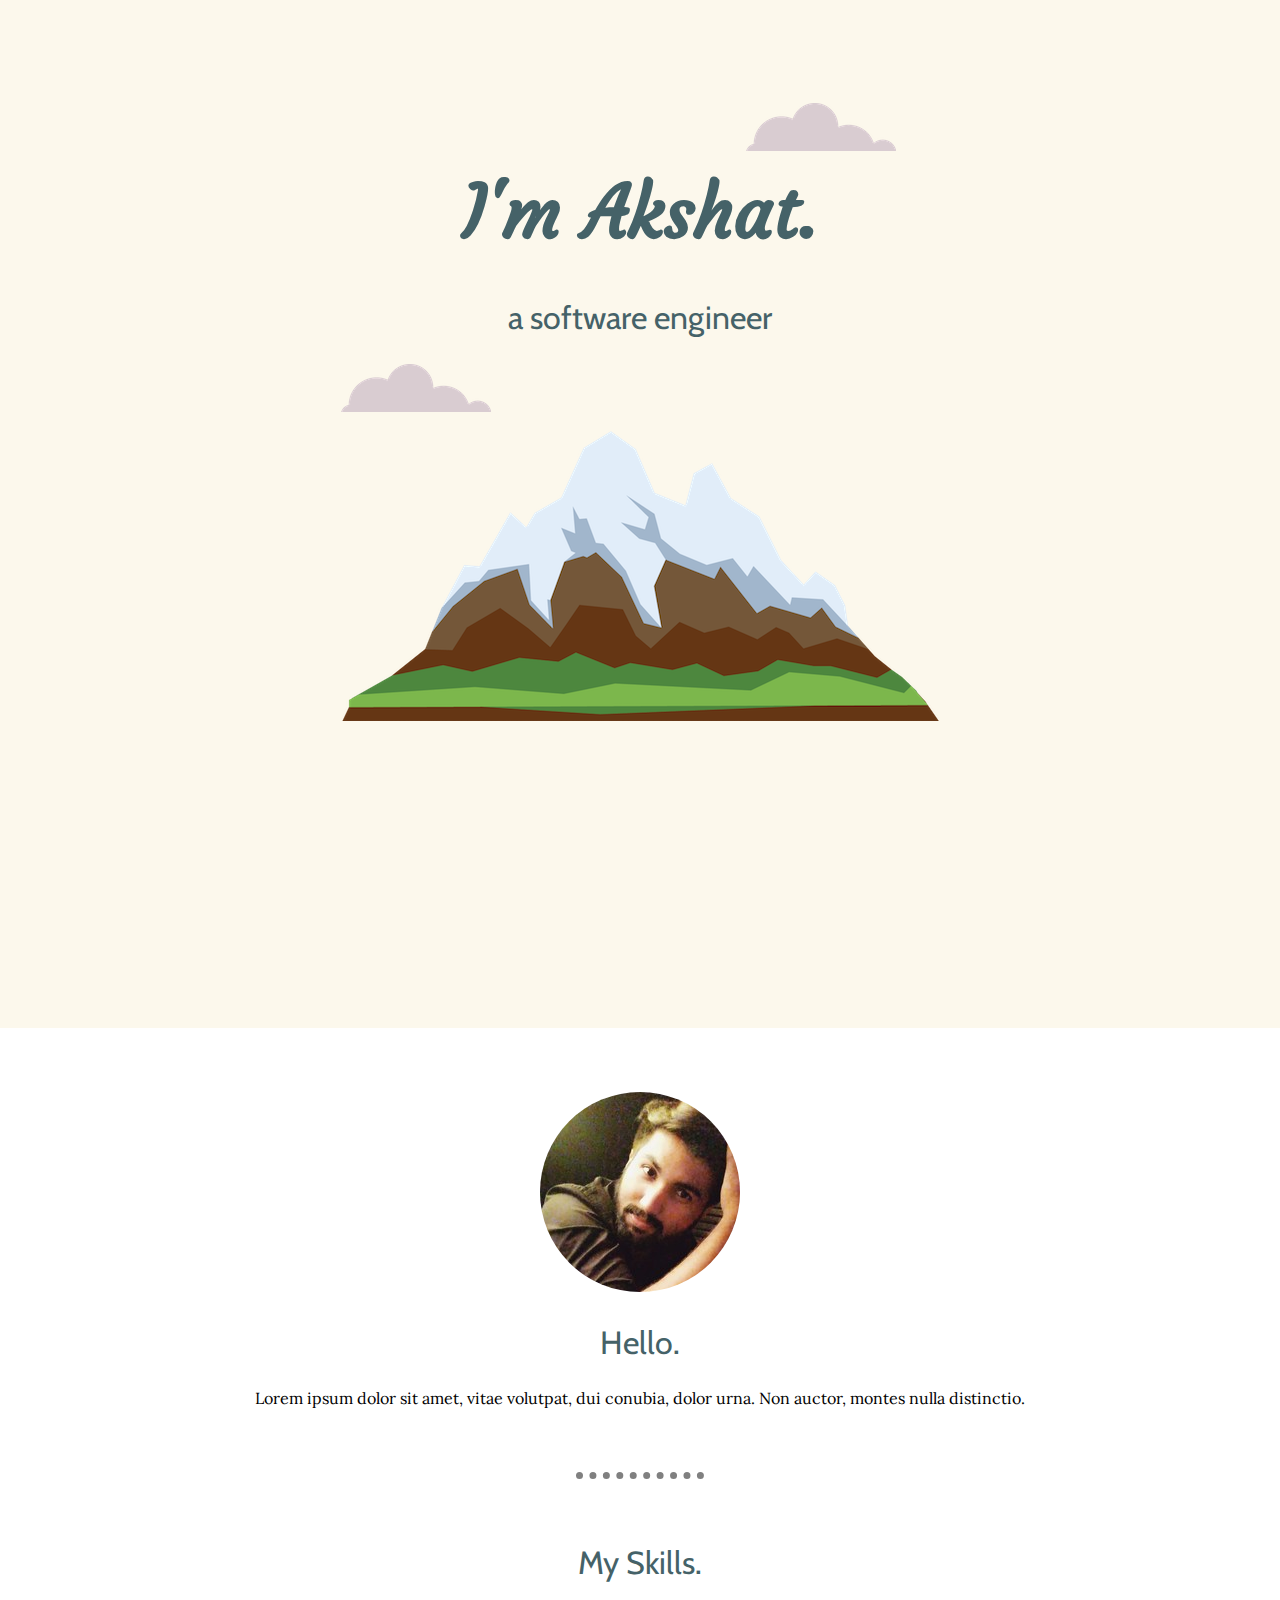
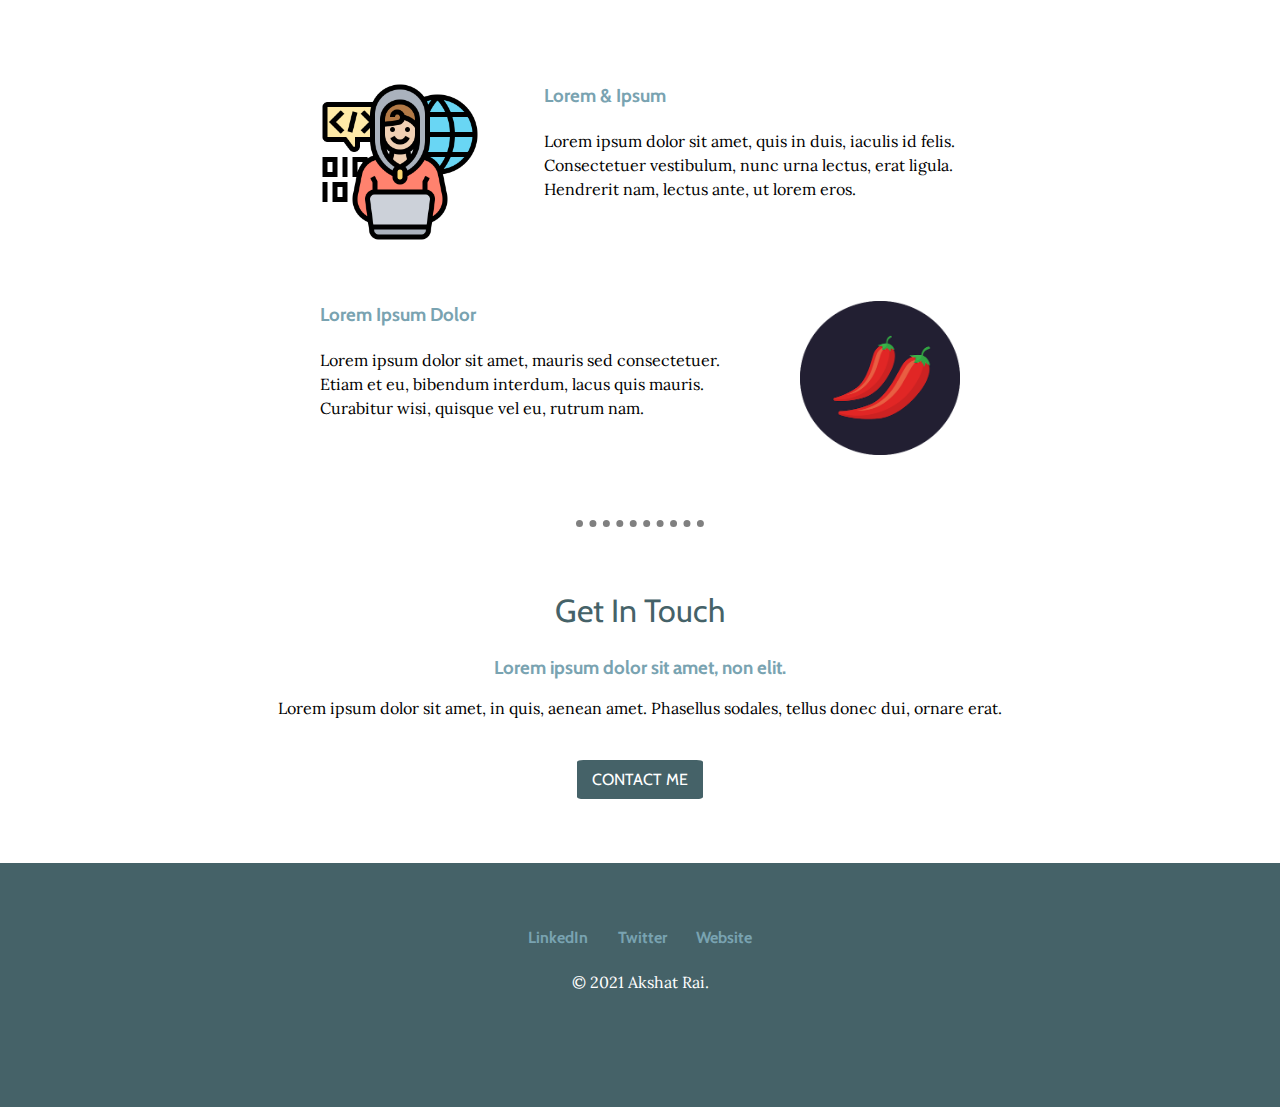
==== MySite/index.html @ 169f4baa "my personal site" ====
<!DOCTYPE html>
<html lang="en">
    <head>
        <meta charset="UTF-8" />
        <meta http-equiv="X-UA-Compatible" content="IE=edge" />
        <meta name="viewport" content="width=device-width, initial-scale=1.0" />
        <title>Akshat Rai</title>
        <link rel="stylesheet" href="css/styles.css" />
        <link rel="icon" href="images/programing.png" />
        <link rel="preconnect" href="https://fonts.googleapis.com" />
        <link rel="preconnect" href="https://fonts.gstatic.com" crossorigin />
        <link
            href="https://fonts.googleapis.com/css2?family=Cabin&family=Courgette&family=Lora&display=swap"
            rel="stylesheet"
        />
    </head>
    <body>
        <div class="top-container">
            <img class="top-cloud" src="images/cloud.png" alt="cloud-image" />
            <h1>I'm Akshat.</h1>
            <h2>a software engineer</h2>
            <img class="bottom-cloud" src="images/cloud.png" alt="cloud-image" />
            <img class="mountain" src="images/mountain.png" alt="mountain-image" />
        </div>
        <div class="middle-container">
            <div class="profile">
                <img class="profile-pic" src="images/linkedin_profile_pic.png" alt="profile-pic" />
                <h2>Hello.</h2>
                <p>
                    Lorem ipsum dolor sit amet, vitae volutpat, dui conubia, dolor urna. Non auctor,
                    montes nulla distinctio.
                </p>
            </div>
            <hr />
            <div class="skills">
                <h2>My Skills.</h2>
                <div class="skill-row">
                    <img class="skill-row-pic-left" src="images/programing.png" alt="" />
                    <h3>Lorem & Ipsum</h3>
                    <p>
                        Lorem ipsum dolor sit amet, quis in duis, iaculis id felis. Consectetuer
                        vestibulum, nunc urna lectus, erat ligula. Hendrerit nam, lectus ante, ut
                        lorem eros.
                    </p>
                </div>
                <div class="skill-row">
                    <img class="skill-row-pic-right" src="images/chillies.png" alt="" />
                    <h3>Lorem Ipsum Dolor</h3>
                    <p>
                        Lorem ipsum dolor sit amet, mauris sed consectetuer. Etiam et eu, bibendum
                        interdum, lacus quis mauris. Curabitur wisi, quisque vel eu, rutrum nam.
                    </p>
                </div>
            </div>
            <hr />
            <div class="contact-me">
                <h2>Get In Touch</h2>
                <h3>Lorem ipsum dolor sit amet, non elit.</h3>
                <p>
                    Lorem ipsum dolor sit amet, in quis, aenean amet. Phasellus sodales, tellus
                    donec dui, ornare erat.
                </p>
                <a class="btn" href="mailto:akshat.rai018@gmail.com">CONTACT ME</a>
            </div>
        </div>

        <div class="bottom-container">
            <a class="footer-link" href="https://www.linkedin.com/">LinkedIn</a>
            <a class="footer-link" href="https://twitter.com/">Twitter</a>
            <a class="footer-link" href="https://www.appbrewery.co/">Website</a>
            <p class="copywrite">© 2021 Akshat Rai.</p>
        </div>
    </body>
</html>
---- MySite/css/styles.css ----
html {
    height: 100%;
}
body {
    margin: 0;
    text-align: center;
    font-family: "Lora", serif;
    height: 100%;
}
h1 {
    margin: 40px 0;
    font-family: "Courgette", cursive;
    font-size: 4.5em;
    color: #456268;
}
h2 {
    font-family: "Cabin", sans-serif;
    font-size: 2rem;
    color: #456268;
    font-weight: normal;
}
h3 {
    color: #79a3b1;
    font-family: "Cabin", sans-serif;
}
.top-container {
    background-color: #fcf8ec;
    position: relative;
    padding-top: 10%;
    height: 100%;
}
.bottom-cloud {
    position: absolute;
}
.top-cloud {
    position: absolute;
    right: 30%;
    top: 10%;
}
.profile {
    margin-top: 5%;
}

.profile-pic {
    border-radius: 100%;
}
.skill-row {
    width: 50%;
    margin: 100px auto;
    text-align: left;
    line-height: 1.5;
}
.skill-row-pic-left {
    width: 25%;
    height: 25%;
    float: left;
    padding-right: 10%;
}
.skill-row-pic-right {
    width: 25%;
    height: 25%;
    float: right;
    padding-left: 10%;
}

.btn {
    background-color: #456268;
    padding: 10px 15px;
    color: white;
    text-decoration: none;
    font-family: "Cabin", sans-serif;
    font-weight: normal;
    border-radius: 5%;
    margin-top: 2%;
    display: inline-block;
}
.btn:hover {
    background-color: #79a3b1;
}
.contact-me {
    margin-bottom: 5%;
}

.bottom-container {
    background-color: #456268;
    height: 20%;
    padding-top: 5%;
}
.footer-link {
    color: #79a3b1;
    font-family: "Cabin", sans-serif;
    text-decoration: none;
    margin: 1%;
    font-weight: bold;
}
.footer-link:hover {
    color: white;
}
.copywrite {
    margin-top: 2%;
    color: white;
}

hr {
    border-style: none;
    border-top-style: dotted;
    width: 10%;
    border-width: 7px;
    border-color: gray;
    margin: 5% auto;
}
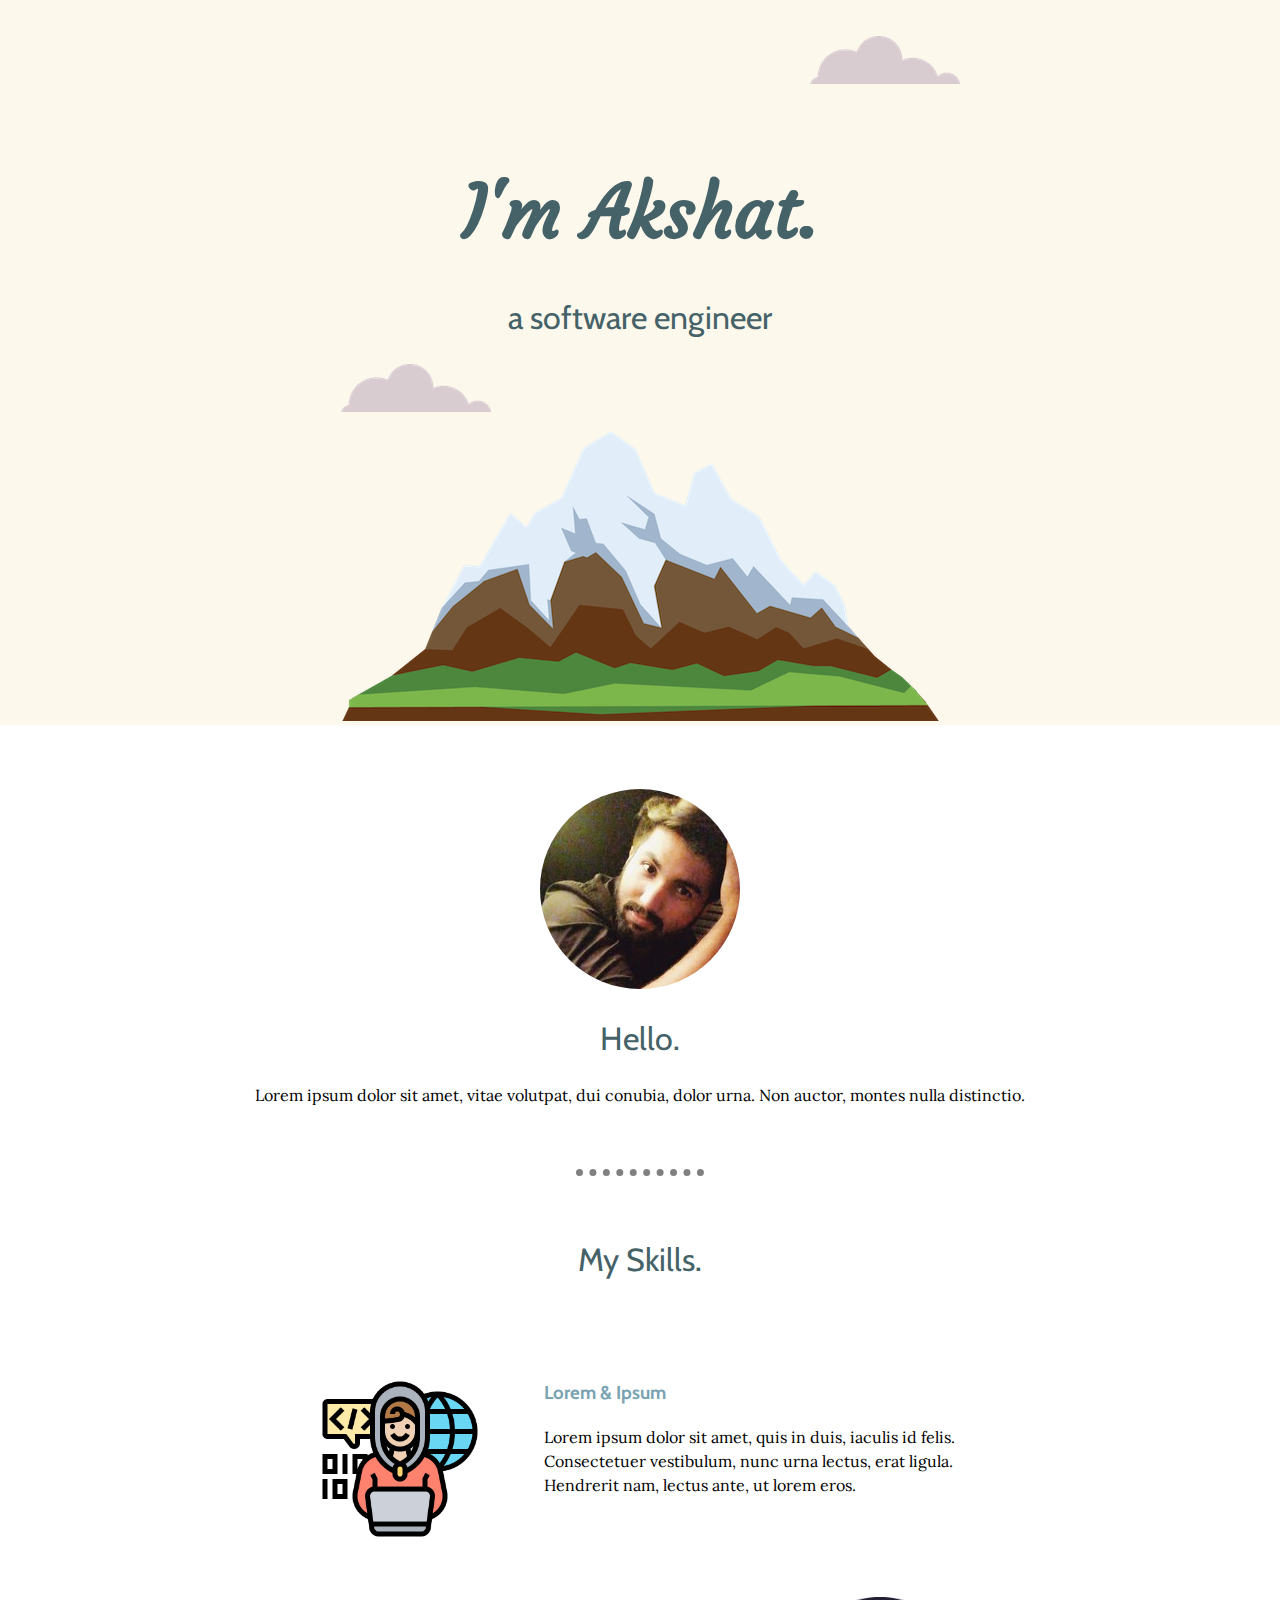
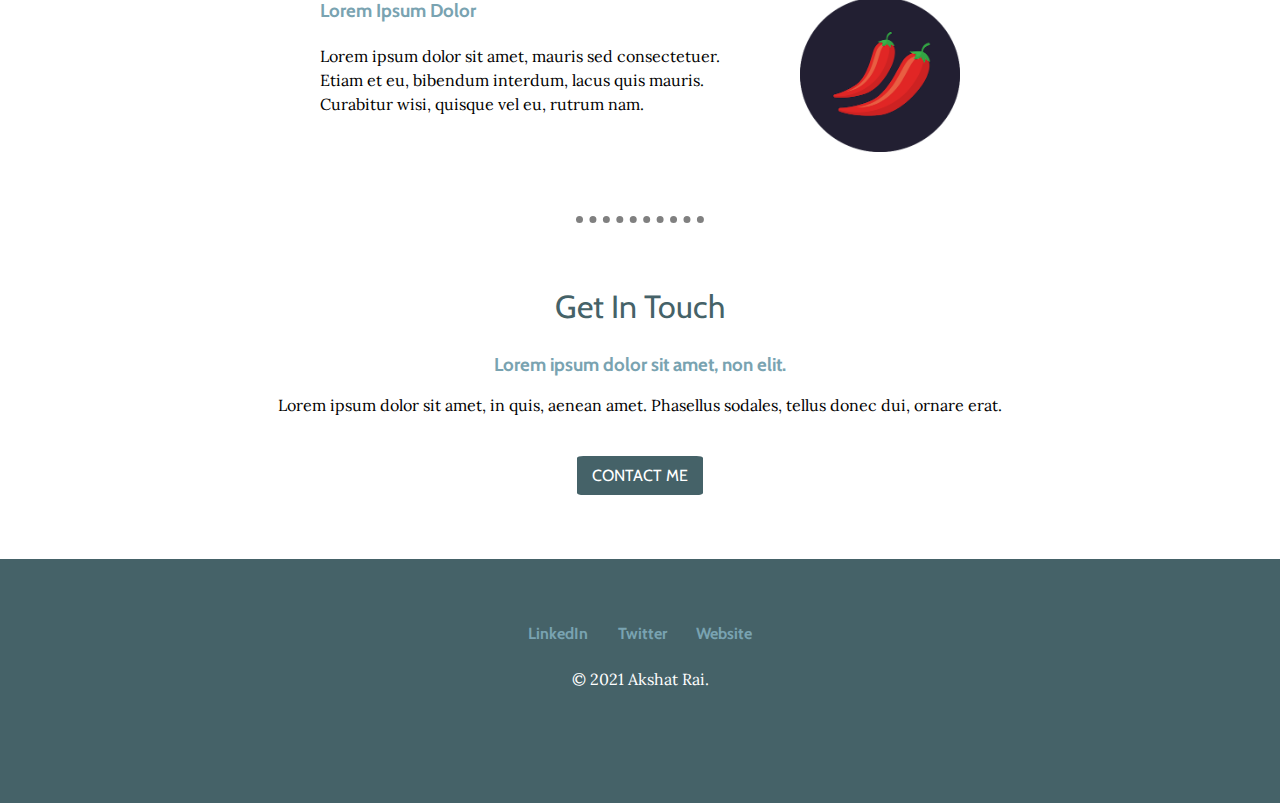
==== commit 0f979595: "index page update" ====
--- a/MySite/index.html
+++ b/MySite/index.html
@@ -65,9 +65,9 @@
         </div>
 
         <div class="bottom-container">
-            <a class="footer-link" href="https://www.linkedin.com/">LinkedIn</a>
+            <a class="footer-link" href="www.linkedin.com/in/akshat-rai">LinkedIn</a>
             <a class="footer-link" href="https://twitter.com/">Twitter</a>
-            <a class="footer-link" href="https://www.appbrewery.co/">Website</a>
+            <a class="footer-link" href="https://akshat-rai.github.io/Web-dev/MySite/">Website</a>
             <p class="copywrite">© 2021 Akshat Rai.</p>
         </div>
     </body>
--- a/MySite/css/styles.css
+++ b/MySite/css/styles.css
@@ -23,19 +23,36 @@
     color: #79a3b1;
     font-family: "Cabin", sans-serif;
 }
+
+hr {
+    border-style: none;
+    border-top-style: dotted;
+    width: 10%;
+    border-width: 7px;
+    border-color: gray;
+    margin: 5% auto;
+}
+.mountain {
+    max-width: 90%;
+    height: auto;
+}
 .top-container {
     background-color: #fcf8ec;
     position: relative;
     padding-top: 10%;
-    height: 100%;
+    max-height: 100%;
 }
 .bottom-cloud {
+    max-width: 100%;
+    height: auto;
     position: absolute;
 }
 .top-cloud {
+    max-width: 100%;
+    height: auto;
     position: absolute;
-    right: 30%;
-    top: 10%;
+    right: 25%;
+    top: 5%;
 }
 .profile {
     margin-top: 5%;
@@ -100,12 +117,3 @@
     margin-top: 2%;
     color: white;
 }
-
-hr {
-    border-style: none;
-    border-top-style: dotted;
-    width: 10%;
-    border-width: 7px;
-    border-color: gray;
-    margin: 5% auto;
-}
